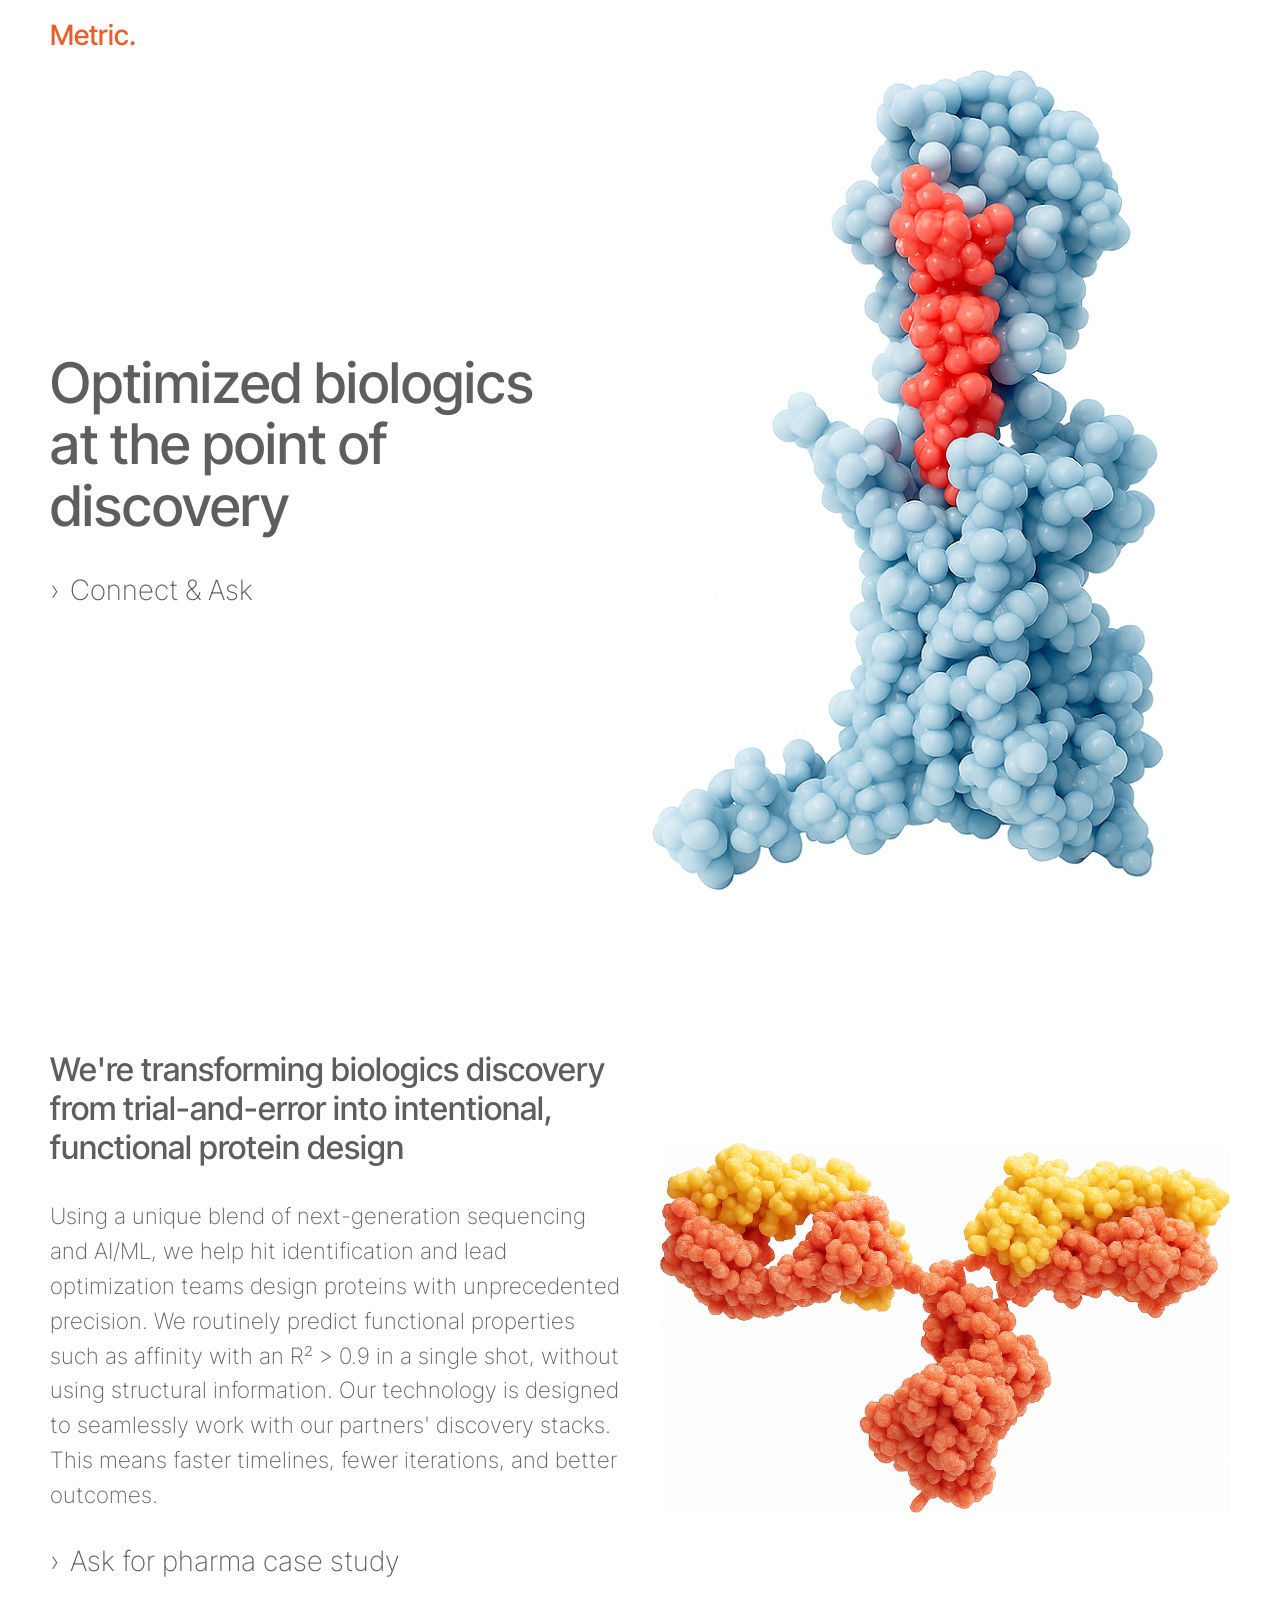
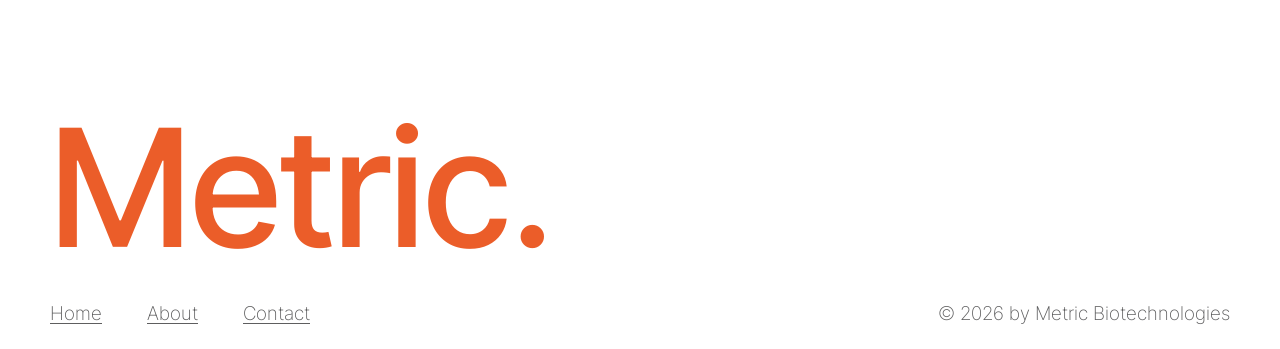
==== index.html @ b32938eb "Initial commit: production static site for metricbio.tech" ====
<!DOCTYPE html>
<html lang="en">
<head>
  <meta charset="UTF-8" />
  <meta name="viewport" content="width=device-width, initial-scale=1" />
  <title>Metric. — Optimized biologics at the point of discovery</title>
  <meta name="description" content="Metric Biotechnologies is transforming biologics discovery from trial-and-error into intentional, functional protein design using next-generation sequencing and AI/ML." />

  <!-- Open Graph / social -->
  <meta property="og:type" content="website" />
  <meta property="og:title" content="Metric. — Optimized biologics at the point of discovery" />
  <meta property="og:description" content="Transforming biologics discovery from trial-and-error into intentional, functional protein design." />
  <meta property="og:url" content="https://www.metricbio.tech/" />
  <meta property="og:image" content="https://www.metricbio.tech/assets/images/hero-protein.png" />
  <meta name="twitter:card" content="summary_large_image" />

  <link rel="canonical" href="https://www.metricbio.tech/" />
  <link rel="icon" href="/favicon.ico" />
  <link rel="apple-touch-icon" href="/apple-touch-icon.png" />

  <link rel="preconnect" href="https://fonts.googleapis.com" />
  <link rel="preconnect" href="https://fonts.gstatic.com" crossorigin />
  <link href="https://fonts.googleapis.com/css2?family=Inter+Tight:wght@200;300;400;500;600;700&display=swap" rel="stylesheet" />
  <link rel="stylesheet" href="assets/css/style.css" />
</head>
<body>

<header class="site-header">
  <div class="container">
    <a class="brand" href="index.html">Metric.</a>
  </div>
</header>

<main>

  <!-- Hero -->
  <section class="home-hero">
    <div class="container">
      <div class="home-hero-text">
        <h1>Optimized biologics at the point of discovery</h1>
        <a class="cta-link" href="contact.html"><span class="arrow" aria-hidden="true">›</span> Connect &amp; Ask</a>
      </div>
      <div class="home-hero-image">
        <img src="assets/images/hero-protein.png" alt="Protein structure with binding site highlighted" />
      </div>
    </div>
  </section>

  <!-- "Make better biologics with us" -->
  <section class="home-band">
    <div class="container">
      <div class="row2">
        <div>
          <h3>We're transforming biologics discovery from trial-and-error into intentional, functional protein design</h3>
          <p>Using a unique blend of next-generation sequencing and AI/ML, we help hit identification and lead optimization teams design proteins with unprecedented precision. We routinely predict functional properties such as affinity with an R² &gt; 0.9 in a single shot, without using structural information. Our technology is designed to seamlessly work with our partners' discovery stacks. This means faster timelines, fewer iterations, and better outcomes.</p>
        </div>
        <div class="antibody-img">
          <img src="assets/images/antibody.png" alt="Antibody structure" />
        </div>
      </div>
      <div class="row1">
        <a class="cta-link" href="contact.html"><span class="arrow" aria-hidden="true">›</span> Ask for pharma case study</a>
      </div>
    </div>
  </section>

  <!-- Big brand mark -->
  <section class="brand-mark">
    <div class="container">
      <p class="word">Metric.</p>
    </div>
  </section>

</main>

<footer class="site-footer">
  <div class="container">
    <nav class="footer-links">
      <a href="index.html">Home</a>
      <a href="about.html">About</a>
      <a href="contact.html">Contact</a>
    </nav>
    <span class="copy">© 2026 by Metric Biotechnologies</span>
  </div>
</footer>

</body>
</html>
---- assets/css/style.css ----
/* ============================================================
   Metric Biotechnologies — design tokens & base

   Brand:
     Fonts:   Inter Tight Medium (500)  — wordmark + primary headlines
              Inter Tight ExtraLight (200) — body, subheads, light display
     Colors:  #EB5D29 (orange — brand)
              #5E5E5F (grey — text)
   ============================================================ */

:root {
  /* Color */
  --c-orange: #EB5D29;
  --c-ink:    #5E5E5F;
  --c-bg:     #FFFFFF;
  --c-cream:  #EFEAE5;
  --c-line:   #E5E5E5;
  --c-btn-bg: #5E5E5F;

  /* Type */
  --ff-base: "Inter Tight", -apple-system, BlinkMacSystemFont, "Helvetica Neue", Helvetica, Arial, sans-serif;
  --fw-medium: 500;
  --fw-light:  200;

  /* Type scale — desktop (1440+) */
  --fs-brand:    28px;
  --fs-nav:      22px;
  --fs-h1:       56px;
  --fs-h1-contact: 126px;
  --fs-h2-large: 64px;
  --fs-h2:       42px;
  --fs-h3:       32.5px;
  --fs-body:     22.5px;
  --fs-footer:   19px;
  --fs-mark:     164px;
  --fs-button:   18px;
  --fs-label:    16px;
  --fs-cta:      28px;

  /* Layout */
  --gutter:        50px;
  --max:           100%;
  --hdr-pad-y:     21px;
  --space-to-mark: clamp(60px, 10vw, 160px);  /* gap between content and the big "Metric." */
  --vstack-gap:    clamp(20px, 2.5vw, 40px);  /* vertical gap between stacked text blocks on home */
}

/* About page: compress to fit content + flourish + footer in one viewport. */
/* About + Contact pages fill the viewport; brand mark sticks to the bottom of main so the
   gap between Metric and the footer matches the home page (30px = 15+15). */
body.page-about,
body.page-contact {
  min-height: 100vh;
  display: flex;
  flex-direction: column;
}
body.page-about main,
body.page-contact main {
  flex: 1;
  display: flex;
  flex-direction: column;
}
body.page-about .brand-mark {
  margin-top: auto;
  padding-top: 0;
}

* { box-sizing: border-box; }
html, body { margin: 0; padding: 0; }

/* Scroll-snap: page 1 anchors at top (header visible),
   page 2 anchors at bottom (footer visible). */
html {
  scroll-snap-type: y mandatory;
  scroll-behavior: smooth;
}
.site-header { scroll-snap-align: start; scroll-snap-stop: always; }
.site-footer { scroll-snap-align: end;   scroll-snap-stop: always; }

body {
  font-family: var(--ff-base);
  font-weight: var(--fw-light);    /* ExtraLight is the default body weight */
  color: var(--c-ink);
  background: var(--c-bg);
  line-height: 1.5;
  -webkit-font-smoothing: antialiased;
  -moz-osx-font-smoothing: grayscale;
  font-size: 16px;
}

img { max-width: 100%; height: auto; display: block; }
a { color: inherit; text-decoration: none; }

.container {
  width: 100%;
  max-width: var(--max);
  margin: 0 auto;
  padding: 0 var(--gutter);
}

.sr-only {
  position: absolute; width: 1px; height: 1px;
  padding: 0; margin: -1px; overflow: hidden;
  clip: rect(0,0,0,0); white-space: nowrap; border: 0;
}

/* ============================================================
   Header
   ============================================================ */
.site-header {
  padding: var(--hdr-pad-y) 0;
  background: var(--c-bg);
}
.site-header .container {
  display: flex;
  justify-content: space-between;
  align-items: center;
}
.brand {
  color: var(--c-orange);
  font-size: var(--fs-brand);
  font-weight: var(--fw-medium);
  line-height: 1;
}
.site-header .right { display: flex; align-items: center; gap: 22px; }
.nav-contact {
  color: var(--c-ink);
  font-size: var(--fs-nav);
  font-weight: var(--fw-light);
}
.menu-toggle {
  background: none; border: 0; padding: 6px; cursor: pointer;
  display: inline-flex; flex-direction: column; gap: 5px;
}
.menu-toggle span {
  width: 22px; height: 1.5px; background: var(--c-ink); display: block;
}

/* ============================================================
   Home — Hero
   ============================================================ */
.home-hero {
  position: relative;
  min-height: calc(100vh - 80px); /* viewport minus header */
}
.home-hero-text { position: relative; z-index: 1; }
.home-hero .container {
  display: grid;
  grid-template-columns: 1fr 1.3fr;
  align-items: stretch;
  gap: 40px;
}
.home-hero-text {
  display: flex;
  flex-direction: column;
  justify-content: center;
  align-items: flex-start;
  text-align: left;
  gap: 36px;
}
.home-hero h1 {
  font-size: var(--fs-h1);
  font-weight: var(--fw-medium);
  line-height: 1.1;
  color: var(--c-ink);
  margin: 0;
  max-width: 760px;
}
.home-hero-image {
  position: relative;
  width: 100%;
  height: 100%;
  display: flex;
  align-items: center;
  justify-content: center;
  z-index: 2;
}
.home-hero-image img {
  width: 100%;
  height: 100%;
  max-height: calc(100vh - 80px);
  object-fit: contain;
  object-position: center center;
  display: block;
}

/* Inline ">" CTA — same font as label, no circle */
.cta-link {
  display: inline-flex;
  align-items: baseline;
  gap: 0.4em;
  font-size: var(--fs-cta);
  color: var(--c-ink);
  font-weight: var(--fw-light);
  line-height: 1.2;
  transition: color .2s;
}
.cta-link .arrow {
  display: inline-block;
  font-size: inherit;
  font-weight: inherit;
  color: inherit;
  line-height: inherit;
  transition: transform .2s;
}
.cta-link:hover { color: var(--c-orange); }
.cta-link:hover .arrow { transform: translateX(2px); }

/* ============================================================
   Home — "Make better biologics with us" band
   ============================================================ */
.home-band {
  padding-top: 160px;
  padding-bottom: 0;
}
.home-band .row1 {
  display: flex;
  justify-content: space-between;
  align-items: center;
  gap: 40px;
  margin-top: var(--vstack-gap);
}
.home-band h2 {
  font-size: var(--fs-h3);
  font-weight: var(--fw-medium);
  color: var(--c-ink);
  margin: 0;
  line-height: 1.2;
}
.home-band .row2 {
  display: grid;
  grid-template-columns: 1fr 1fr;
  gap: 40px;
  align-items: center;
}
.home-band h3 {
  font-size: var(--fs-h3);
  font-weight: var(--fw-medium);
  color: var(--c-ink);
  margin: 0 0 var(--vstack-gap);
  line-height: 1.2;
  max-width: 620px;
}
.home-band p {
  font-size: var(--fs-body);
  font-weight: var(--fw-light);
  color: var(--c-ink);
  margin: 0;
  max-width: 620px;
  line-height: 1.55;
}
.home-band .antibody-img { align-self: end; }
.home-band .antibody-img img {
  width: 100%;
  max-width: 720px;
  height: auto;
}

/* ============================================================
   About — hero (two columns)
   ============================================================ */
.about-hero {
  padding: 30px 0 60px;
}
.about-hero .grid {
  display: grid;
  grid-template-columns: 1fr 1fr;
  gap: 10%;
  align-items: start;
}
.about-hero h2 {
  font-size: var(--fs-h2);
  font-weight: var(--fw-medium);
  color: var(--c-ink);
  margin: 0;
  line-height: 1.15;
  overflow-wrap: normal;
}
.about-hero p {
  font-size: var(--fs-body);
  font-weight: var(--fw-light);
  color: var(--c-ink);
  margin: 0;
  line-height: 1.55;
}

/* ============================================================
   About — team grid
   ============================================================ */
.team { padding: 0; }
.team-grid {
  display: grid;
  grid-template-columns: 1fr 1fr;
  gap: 10%;
  align-items: start;
}
.member {
  display: grid;
  grid-template-columns: 40% 1fr;
  gap: 12px;
  align-items: start;
}
.member-img {
  width: 82%;
  max-width: none;
  aspect-ratio: 327 / 514;
  object-fit: cover;
  margin: 0;
}
.member-info { min-width: 0; }
.member h3 {
  font-size: var(--fs-body);
  font-weight: var(--fw-medium);
  color: var(--c-ink);
  margin: 0 0 16px;
  line-height: 1.2;
}
.member h3 .role {
  display: block;
  font-weight: var(--fw-medium);
}
.member p {
  font-size: var(--fs-body);
  font-weight: var(--fw-light);
  color: var(--c-ink);
  margin: 0 0 16px;
  line-height: 1.55;
}
.member .affil {
  font-size: var(--fs-body);
  font-weight: var(--fw-light);
  color: var(--c-ink);
  line-height: 1.55;
  display: block;
}

/* ============================================================
   Contact
   ============================================================ */
.contact-hero { padding: 80px 0 30px; }
.contact-title {
  font-size: var(--fs-h1-contact);
  font-weight: var(--fw-medium);
  color: var(--c-ink);
  margin: 0;
  line-height: 1;
}
.contact-title .accent { color: var(--c-orange); }

.contact-divider {
  border: 0;
  border-top: 1px solid var(--c-line);
  margin: 30px 0 0;
}

.contact-body { padding: 70px 0 100px; }
.contact-grid {
  display: grid;
  grid-template-columns: 1fr 1fr;
  gap: 10%;
  align-items: start;
}
.contact-grid form { max-width: 845px; width: 100%; }
.req { color: var(--c-orange); }
.contact-info h2 {
  font-size: var(--fs-h3);
  font-weight: var(--fw-medium);
  color: var(--c-ink);
  margin: 0 0 16px;
  line-height: 1.2;
}
.contact-info p {
  font-size: var(--fs-body);
  font-weight: var(--fw-light);
  color: var(--c-ink);
  margin: 0 0 6px;
  line-height: 1.55;
}
.contact-info a:hover { color: var(--c-orange); }

/* Form */
form { display: block; }
form .row {
  display: grid;
  grid-template-columns: 1fr 1fr;
  gap: 16px;
  margin-bottom: 16px;
}
form .field { margin-bottom: 16px; }
form .row .field { margin-bottom: 0; }
form label {
  display: block;
  font-size: var(--fs-label);
  font-weight: var(--fw-light);
  color: var(--c-ink);
  margin-bottom: 8px;
}
form input,
form textarea {
  width: 100%;
  background: #fff;
  border: 1px solid var(--c-line);
  padding: 8px 12px;
  font: inherit;
  font-size: 16px;
  font-weight: var(--fw-light);
  color: var(--c-ink);
  border-radius: 0;
  line-height: 1.4;
}
form input:focus,
form textarea:focus {
  outline: none;
  border-color: var(--c-ink);
}
form .error {
  display: none;
  margin-top: 6px;
  color: #d23535;
  font-size: 13px;
  line-height: 1.3;
}
form .error::before {
  content: "\26A0  ";
}
form input:user-invalid {
  border-color: #d23535;
}
form .field:has(input:user-invalid) .error {
  display: block;
}
form textarea {
  min-height: 74px;
  resize: vertical;
}
form button {
  width: 100%;
  padding: 11px 15px;
  background: var(--c-btn-bg);
  color: var(--c-cream);
  border: 0;
  font: inherit;
  font-size: 16px;
  font-weight: var(--fw-medium);
  cursor: pointer;
  transition: background .2s;
  text-align: center;
}
form button:hover { background: var(--c-orange); }

/* honeypot */
.hp-field {
  position: absolute !important;
  left: -10000px; top: auto;
  width: 1px; height: 1px;
  overflow: hidden;
}

/* ============================================================
   Big brand mark
   ============================================================ */
.brand-mark { padding: var(--space-to-mark) 0 15px; }
.brand-mark .word {
  font-size: var(--fs-mark);
  font-weight: var(--fw-medium);
  color: var(--c-orange);
  line-height: 1;
  margin: 0;
}

/* ============================================================
   Footer
   ============================================================ */
.site-footer { padding: 15px 0 20px; }
.site-footer .container {
  display: flex;
  justify-content: space-between;
  align-items: center;
}
.footer-links { display: flex; gap: 45px; }
.footer-links a {
  font-size: var(--fs-footer);
  font-weight: var(--fw-light);
  color: var(--c-ink);
  text-decoration: underline;
  text-underline-offset: 3px;
}
.footer-links a:hover { color: var(--c-orange); }
.copy {
  font-size: var(--fs-footer);
  font-weight: var(--fw-light);
  color: var(--c-ink);
}

/* ============================================================
   Tablet (≤ 1100)
   ============================================================ */
@media (max-width: 1100px) {
  :root {
    --fs-brand:    22px;
    --fs-nav:      18px;
    --fs-h1:       42px;
    --fs-h1-contact: 96px;
    --fs-h2-large: 48px;
    --fs-h2:       31px;
    --fs-h3:       24px;
    --fs-body:     18.5px;
    --fs-footer:   15px;
    --fs-mark:     112px;
    --fs-cta:      23px;
    --gutter:      36px;
  }
  .home-hero { min-height: 768px; }
  .home-hero-image { min-height: 600px; }
  .about-hero { padding: 100px 0 60px; }
  .about-hero .grid { gap: 80px; }
  .team-grid { gap: 60px; }
  .contact-grid { gap: 100px; }
  .home-band .row1 { margin-top: 60px; }
  .footer-links { gap: 30px; }
}

/* ============================================================
   Mobile (≤ 700)
   ============================================================ */
@media (max-width: 700px) {
  :root {
    --fs-brand:    20px;
    --fs-nav:      18px;
    --fs-h1:       36px;
    --fs-h1-contact: 56px;
    --fs-h2-large: 44px;
    --fs-h2:       31px;
    --fs-h3:       20.5px;
    --fs-body:     17.5px;
    --fs-footer:   15px;
    --fs-mark:     60px;
    --fs-label:    16px;
    --fs-cta:      22px;
    --gutter:      15px;
  }
  .team-grid { max-width: 100%; }
  .site-header .right { gap: 18px; }

  .home-hero { min-height: 0; }
  .home-hero .container { grid-template-columns: 1fr; }
  .home-hero-text {
    padding-top: 60px;
    padding-bottom: 50px;
    padding-left: 0;
    padding-right: 0;
    align-items: flex-start;
    text-align: left;
  }
  .home-hero h1 {
    font-size: var(--fs-h1);
    max-width: 360px;
    line-height: 1.05;
  }
  .home-hero-image {
    width: 100vw;
    height: 470px;
  }
  .home-hero-image img { object-fit: contain; }

  .home-band { padding-top: 60px; }
  .home-band .row1 {
    flex-direction: row;
    align-items: flex-start;
    gap: 16px;
    margin-top: 40px;
  }
  .home-band h2 {
    font-size: var(--fs-h2-large);
    line-height: 1.05;
    flex: 0 1 auto;
    max-width: 200px;
  }
  .home-band .row1 .cta-link {
    margin-top: 6px;
    flex: 0 0 auto;
  }
  .home-band .row2 {
    grid-template-columns: 1fr;
    gap: 50px;
  }
  .home-band .antibody-img img { width: 100%; max-width: 100%; }

  .about-hero { padding: 60px 0 40px; }
  .about-hero .grid {
    grid-template-columns: 1fr;
    gap: 60px;
  }
  .team { padding: 30px 0 60px; }
  .team-grid {
    grid-template-columns: 1fr;
    gap: 80px;
  }
  .member-img { max-width: 200px; }

  .contact-hero { padding: 40px 0 20px; }
  .contact-body { padding: 30px 0 60px; }
  .contact-grid {
    grid-template-columns: 1fr;
    gap: 60px;
  }
  form .row { grid-template-columns: 1fr 1fr; gap: 12px; }

  .brand-mark { padding: 60px 0 20px; }
  .site-footer .container {
    flex-direction: column;
    align-items: flex-start;
    gap: 20px;
  }
  .footer-links { gap: 20px; }
}
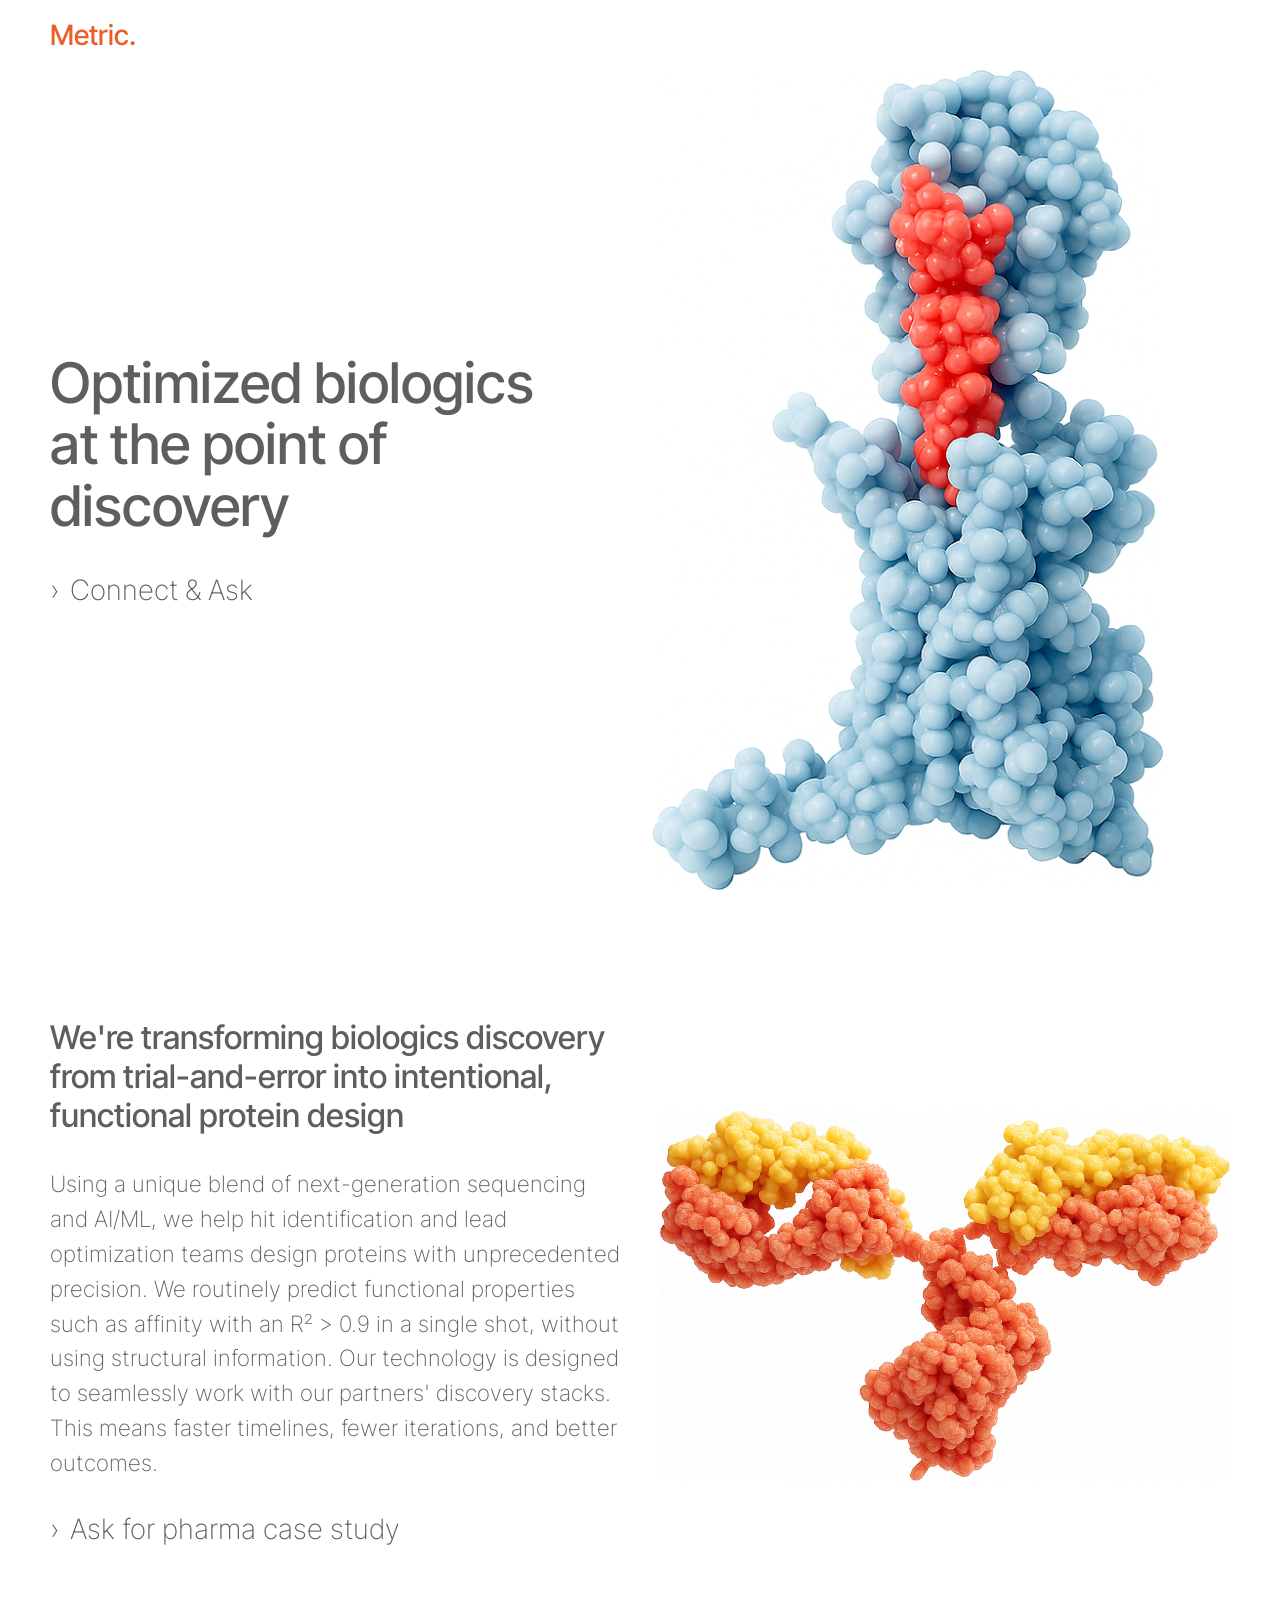
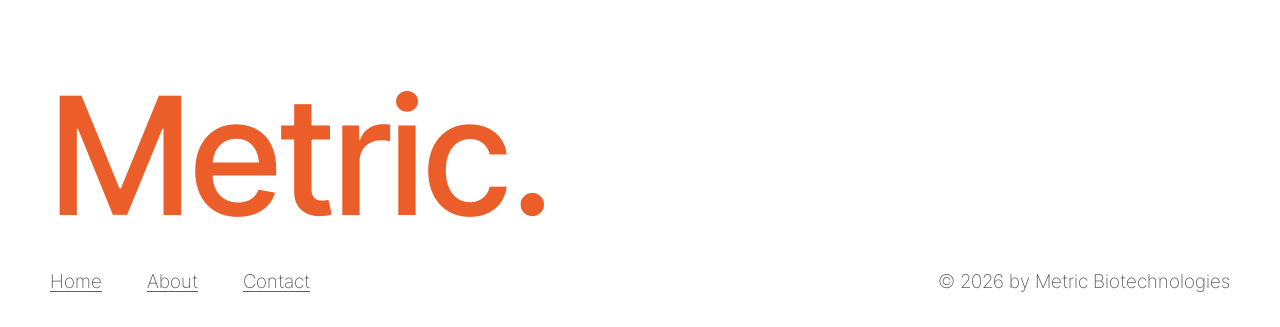
==== commit 213bb93b: "Polish mobile: snap-2 to footer, fluid hero image, short copyright - Scope scroll-snap to home page " ====
--- a/index.html
+++ b/index.html
@@ -23,7 +23,7 @@
   <link href="https://fonts.googleapis.com/css2?family=Inter+Tight:wght@200;300;400;500;600;700&display=swap" rel="stylesheet" />
   <link rel="stylesheet" href="assets/css/style.css" />
 </head>
-<body>
+<body class="page-home">
 
 <header class="site-header">
   <div class="container">
@@ -46,43 +46,47 @@
     </div>
   </section>
 
-  <!-- "Make better biologics with us" -->
-  <section class="home-band">
-    <div class="container">
-      <div class="row2">
-        <div>
-          <h3>We're transforming biologics discovery from trial-and-error into intentional, functional protein design</h3>
-          <p>Using a unique blend of next-generation sequencing and AI/ML, we help hit identification and lead optimization teams design proteins with unprecedented precision. We routinely predict functional properties such as affinity with an R² &gt; 0.9 in a single shot, without using structural information. Our technology is designed to seamlessly work with our partners' discovery stacks. This means faster timelines, fewer iterations, and better outcomes.</p>
+  <!-- Page 2: band + brand mark + footer, wrapped to be exactly 100vh so the snap-2
+       point reaches the true page bottom and content above never bleeds in. -->
+  <div class="page-2">
+
+    <section class="home-band">
+      <div class="container">
+        <div class="row2">
+          <div>
+            <h3>We're transforming biologics discovery from trial-and-error into intentional, functional protein design</h3>
+            <p>Using a unique blend of next-generation sequencing and AI/ML, we help hit identification and lead optimization teams design proteins with unprecedented precision. We routinely predict functional properties such as affinity with an R² &gt; 0.9 in a single shot, without using structural information. Our technology is designed to seamlessly work with our partners' discovery stacks. This means faster timelines, fewer iterations, and better outcomes.</p>
+          </div>
+          <div class="antibody-img">
+            <img src="assets/images/antibody.png" alt="Antibody structure" />
+          </div>
         </div>
-        <div class="antibody-img">
-          <img src="assets/images/antibody.png" alt="Antibody structure" />
+        <div class="row1">
+          <a class="cta-link" href="contact.html"><span class="arrow" aria-hidden="true">›</span> Ask for pharma case study</a>
         </div>
       </div>
-      <div class="row1">
-        <a class="cta-link" href="contact.html"><span class="arrow" aria-hidden="true">›</span> Ask for pharma case study</a>
+    </section>
+
+    <section class="brand-mark">
+      <div class="container">
+        <p class="word">Metric.</p>
       </div>
-    </div>
-  </section>
+    </section>
 
-  <!-- Big brand mark -->
-  <section class="brand-mark">
-    <div class="container">
-      <p class="word">Metric.</p>
-    </div>
-  </section>
+    <footer class="site-footer">
+      <div class="container">
+        <nav class="footer-links">
+          <a href="index.html">Home</a>
+          <a href="about.html">About</a>
+          <a href="contact.html">Contact</a>
+        </nav>
+        <span class="copy">© 2026<span class="copy-long"> by Metric Biotechnologies</span></span>
+      </div>
+    </footer>
+
+  </div>
 
 </main>
 
-<footer class="site-footer">
-  <div class="container">
-    <nav class="footer-links">
-      <a href="index.html">Home</a>
-      <a href="about.html">About</a>
-      <a href="contact.html">Contact</a>
-    </nav>
-    <span class="copy">© 2026 by Metric Biotechnologies</span>
-  </div>
-</footer>
-
 </body>
 </html>
--- a/assets/css/style.css
+++ b/assets/css/style.css
@@ -68,14 +68,17 @@
 * { box-sizing: border-box; }
 html, body { margin: 0; padding: 0; }
 
-/* Scroll-snap: page 1 anchors at top (header visible),
-   page 2 anchors at bottom (footer visible). */
-html {
+/* Scroll-snap: only on home page (page 1 = header at top, page 2 = footer at bottom).
+   About/contact pages scroll normally. */
+html:has(body.page-home) {
   scroll-snap-type: y mandatory;
   scroll-behavior: smooth;
 }
-.site-header { scroll-snap-align: start; scroll-snap-stop: always; }
-.site-footer { scroll-snap-align: end;   scroll-snap-stop: always; }
+/* Snap 1: top of doc (header + hero). Snap 2: .page-2 wrapper sized to
+   exactly 100vh, so the snap reaches the true bottom of the page and
+   the hero never bleeds into it. */
+body.page-home .site-header { scroll-snap-align: start; scroll-snap-stop: always; }
+body.page-home .site-footer { scroll-snap-align: end; }
 
 body {
   font-family: var(--ff-base);
@@ -210,7 +213,7 @@
    Home — "Make better biologics with us" band
    ============================================================ */
 .home-band {
-  padding-top: 160px;
+  padding-top: clamp(30px, 10vw, 160px);
   padding-bottom: 0;
 }
 .home-band .row1 {
@@ -391,9 +394,15 @@
 form label {
   display: block;
   font-size: var(--fs-label);
-  font-weight: var(--fw-light);
+  font-weight: var(--fw-medium);
   color: var(--c-ink);
   margin-bottom: 8px;
+}
+#form-status {
+  margin-top: 12px;
+  font-size: 14px;
+  font-weight: var(--fw-medium);
+  color: var(--c-ink);
 }
 form input,
 form textarea {
@@ -471,7 +480,7 @@
 /* ============================================================
    Footer
    ============================================================ */
-.site-footer { padding: 15px 0 20px; }
+.site-footer { padding: 15px 0 30px; }   /* extra bottom padding absorbs ~9px scroll-snap-end quirk */
 .site-footer .container {
   display: flex;
   justify-content: space-between;
@@ -510,7 +519,6 @@
     --fs-cta:      23px;
     --gutter:      36px;
   }
-  .home-hero { min-height: 768px; }
   .home-hero-image { min-height: 600px; }
   .about-hero { padding: 100px 0 60px; }
   .about-hero .grid { gap: 80px; }
@@ -525,28 +533,30 @@
    ============================================================ */
 @media (max-width: 700px) {
   :root {
-    --fs-brand:    20px;
-    --fs-nav:      18px;
-    --fs-h1:       36px;
-    --fs-h1-contact: 56px;
-    --fs-h2-large: 44px;
-    --fs-h2:       31px;
-    --fs-h3:       20.5px;
-    --fs-body:     17.5px;
-    --fs-footer:   15px;
-    --fs-mark:     60px;
-    --fs-label:    16px;
-    --fs-cta:      22px;
+    /* Mobile: all sizes scaled by ~0.91 (≥ 1pt reduction across the board) */
+    --fs-brand:    18px;
+    --fs-nav:      16px;
+    --fs-h1:       33px;
+    --fs-h1-contact: 51px;
+    --fs-h2-large: 40px;
+    --fs-h2:       28px;
+    --fs-h3:       18.5px;
+    --fs-body:     16px;
+    --fs-footer:   13.5px;
+    --fs-mark:     54px;
+    --fs-label:    15px;
+    --fs-cta:      20px;
     --gutter:      15px;
   }
   .team-grid { max-width: 100%; }
   .site-header .right { gap: 18px; }
 
-  .home-hero { min-height: 0; }
+  /* mobile inherits desktop min-height: calc(100vh - 80px) so hero fills viewport
+     and never lets the next section bleed in */
   .home-hero .container { grid-template-columns: 1fr; }
   .home-hero-text {
-    padding-top: 60px;
-    padding-bottom: 50px;
+    padding-top: clamp(20px, 8vw, 60px);
+    padding-bottom: clamp(20px, 6vw, 50px);
     padding-left: 0;
     padding-right: 0;
     align-items: flex-start;
@@ -557,13 +567,26 @@
     max-width: 360px;
     line-height: 1.05;
   }
+  /* Lock hero to exactly one viewport (minus the header) and flex the image into
+     whatever vertical space remains after the H1/CTA. */
+  .home-hero { height: calc(100vh - 62px); min-height: 0; }
+  .home-hero .container { display: flex; flex-direction: column; height: 100%; }
+  .home-hero-text { flex: 0 0 auto; }
   .home-hero-image {
+    flex: 1 1 auto;
+    min-height: 0;
     width: 100vw;
-    height: 470px;
-  }
-  .home-hero-image img { object-fit: contain; }
-
-  .home-band { padding-top: 60px; }
+    display: flex;
+    align-items: center;
+    justify-content: center;
+  }
+  .home-hero-image img {
+    width: auto;
+    height: 100%;
+    max-width: 80vw;
+    object-fit: contain;
+  }
+  /* .home-band padding-top now handled by clamp() at top of rule */
   .home-band .row1 {
     flex-direction: row;
     align-items: flex-start;
@@ -607,10 +630,6 @@
   form .row { grid-template-columns: 1fr 1fr; gap: 12px; }
 
   .brand-mark { padding: 60px 0 20px; }
-  .site-footer .container {
-    flex-direction: column;
-    align-items: flex-start;
-    gap: 20px;
-  }
+  .copy-long { display: none; }   /* show only "© 2026" on small screens */
   .footer-links { gap: 20px; }
 }
